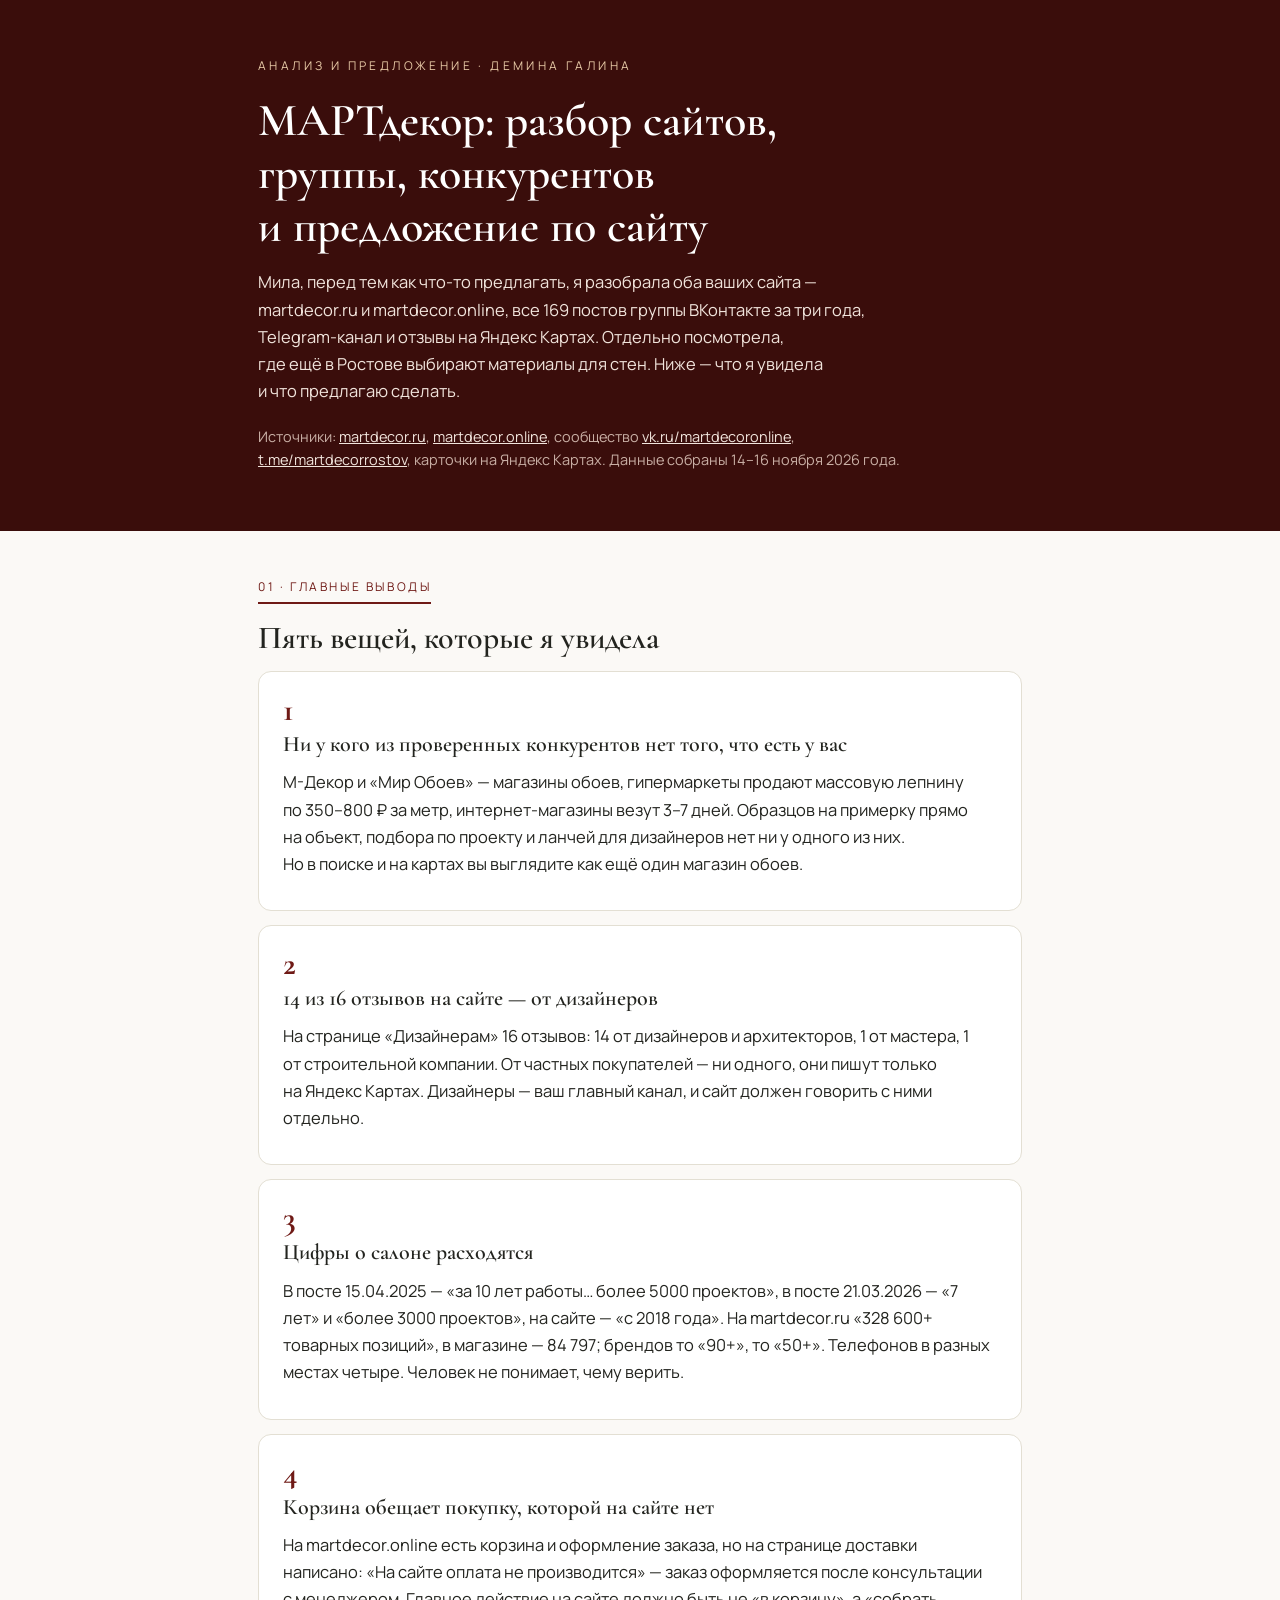
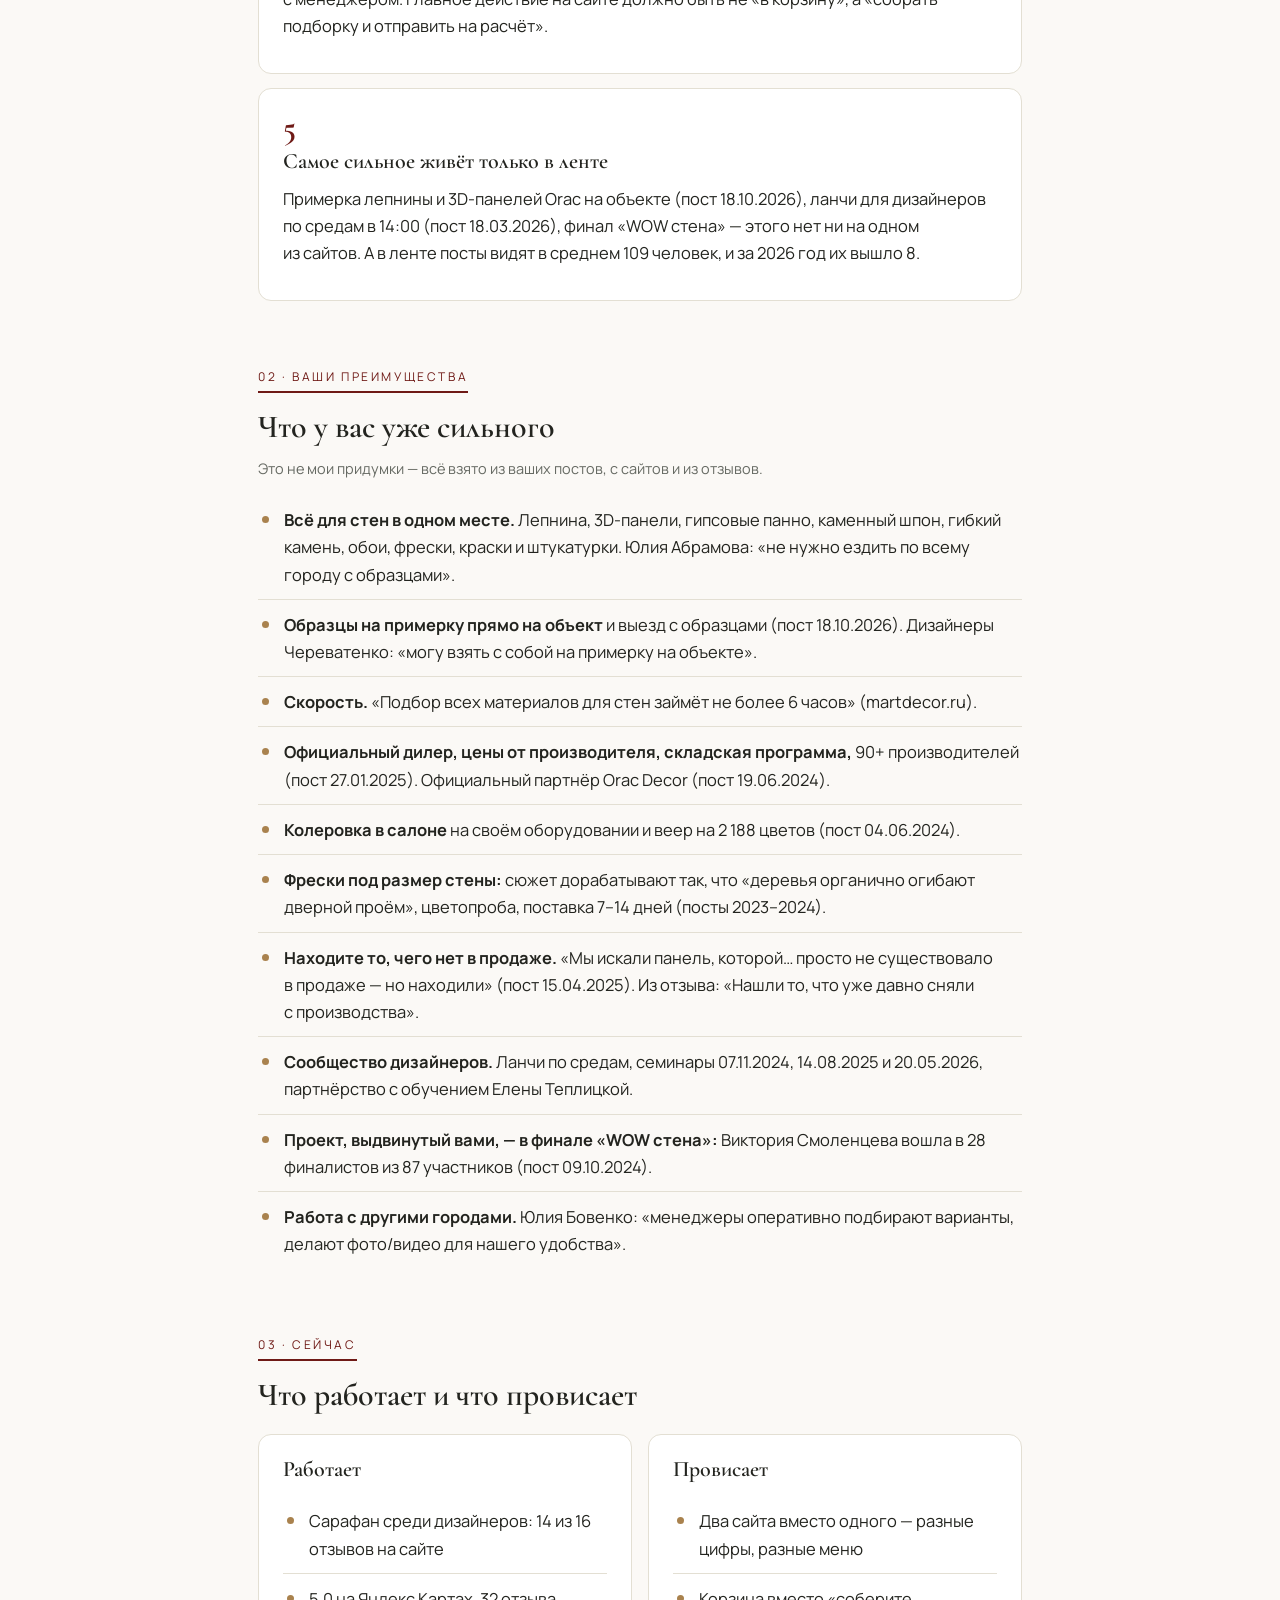
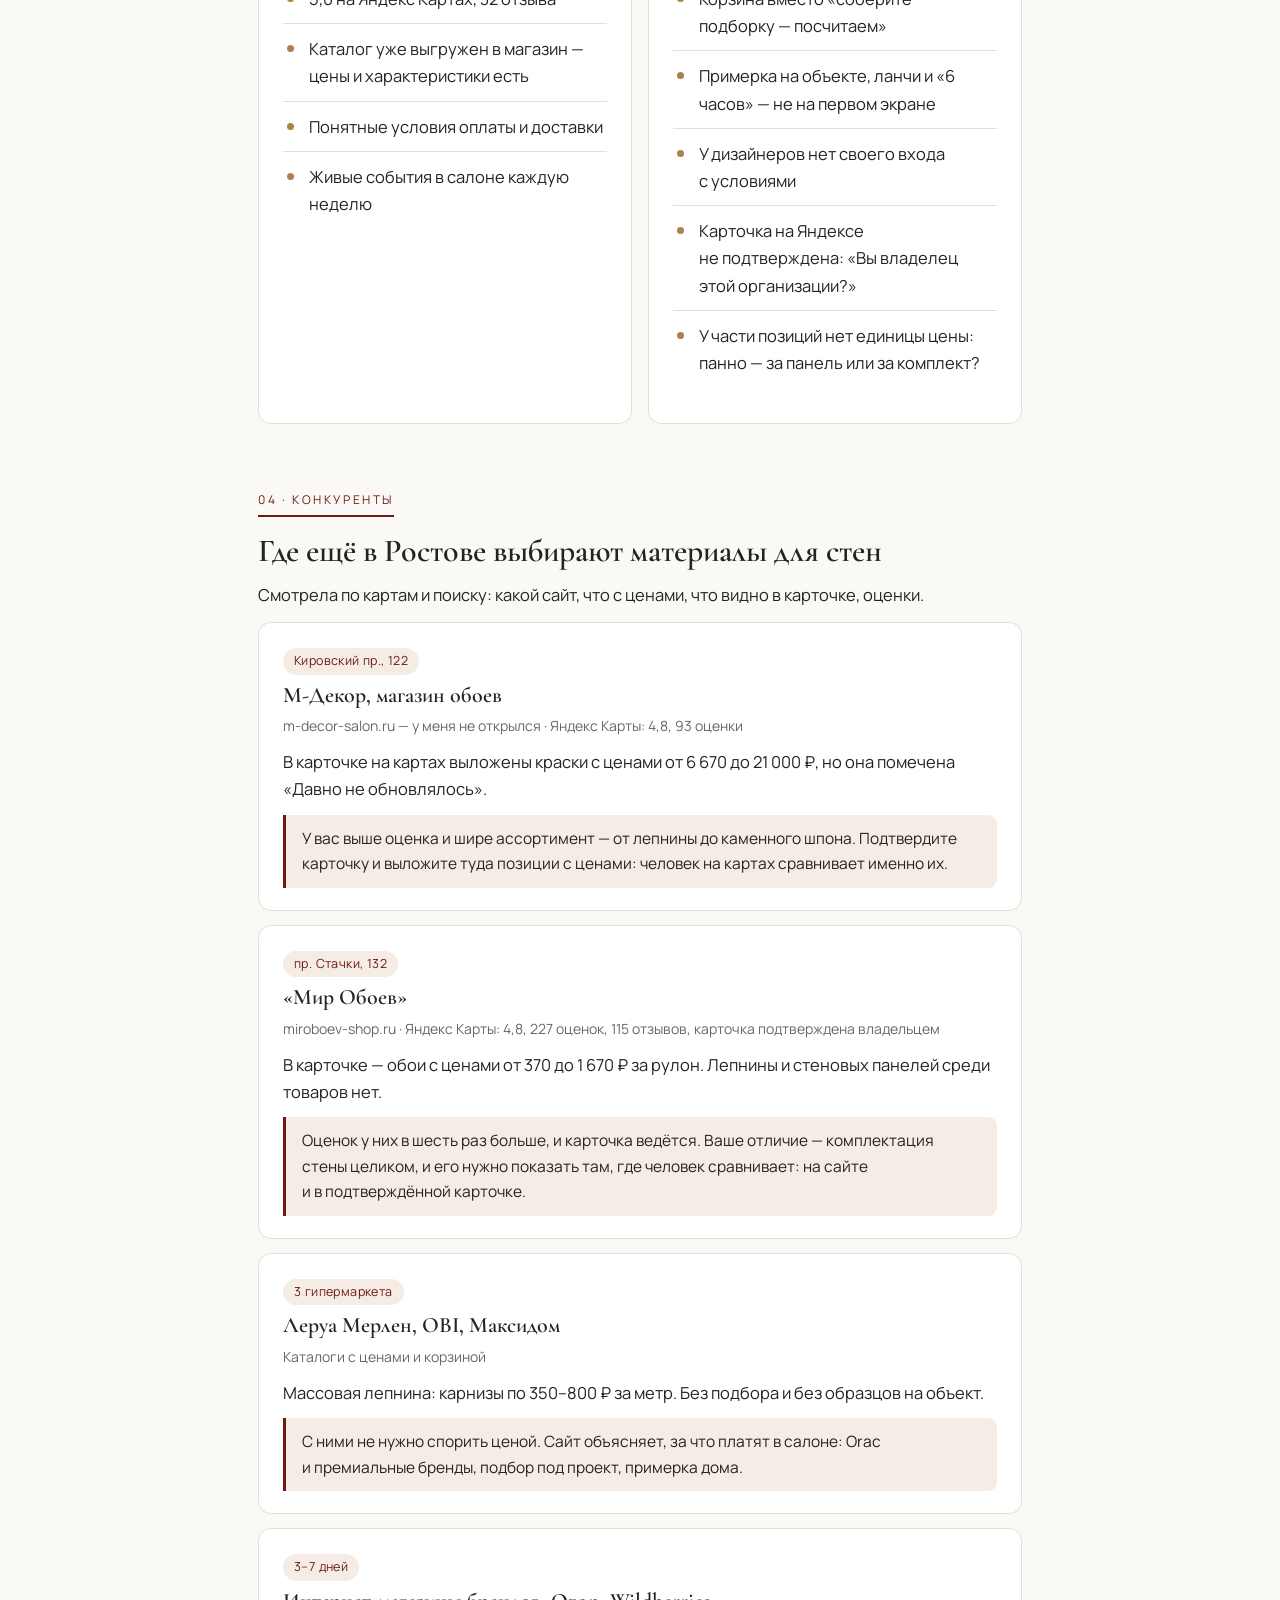
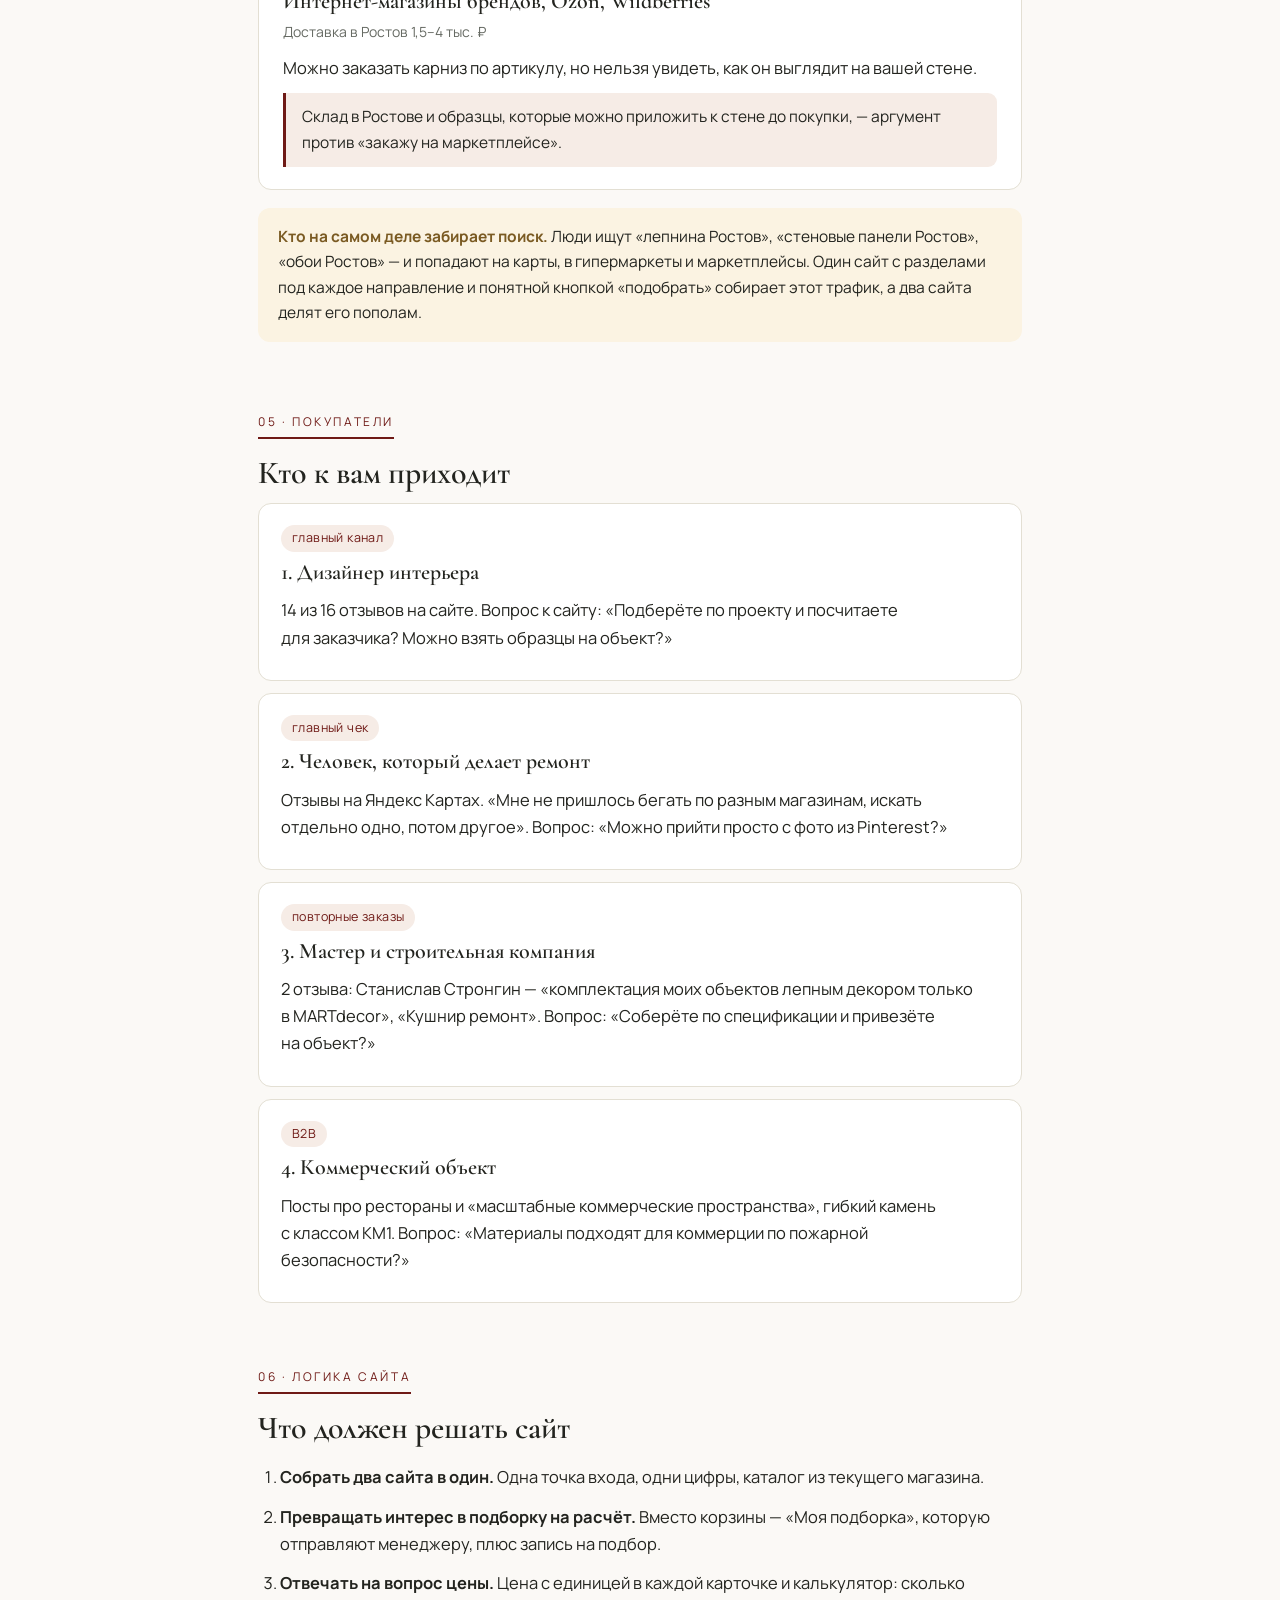
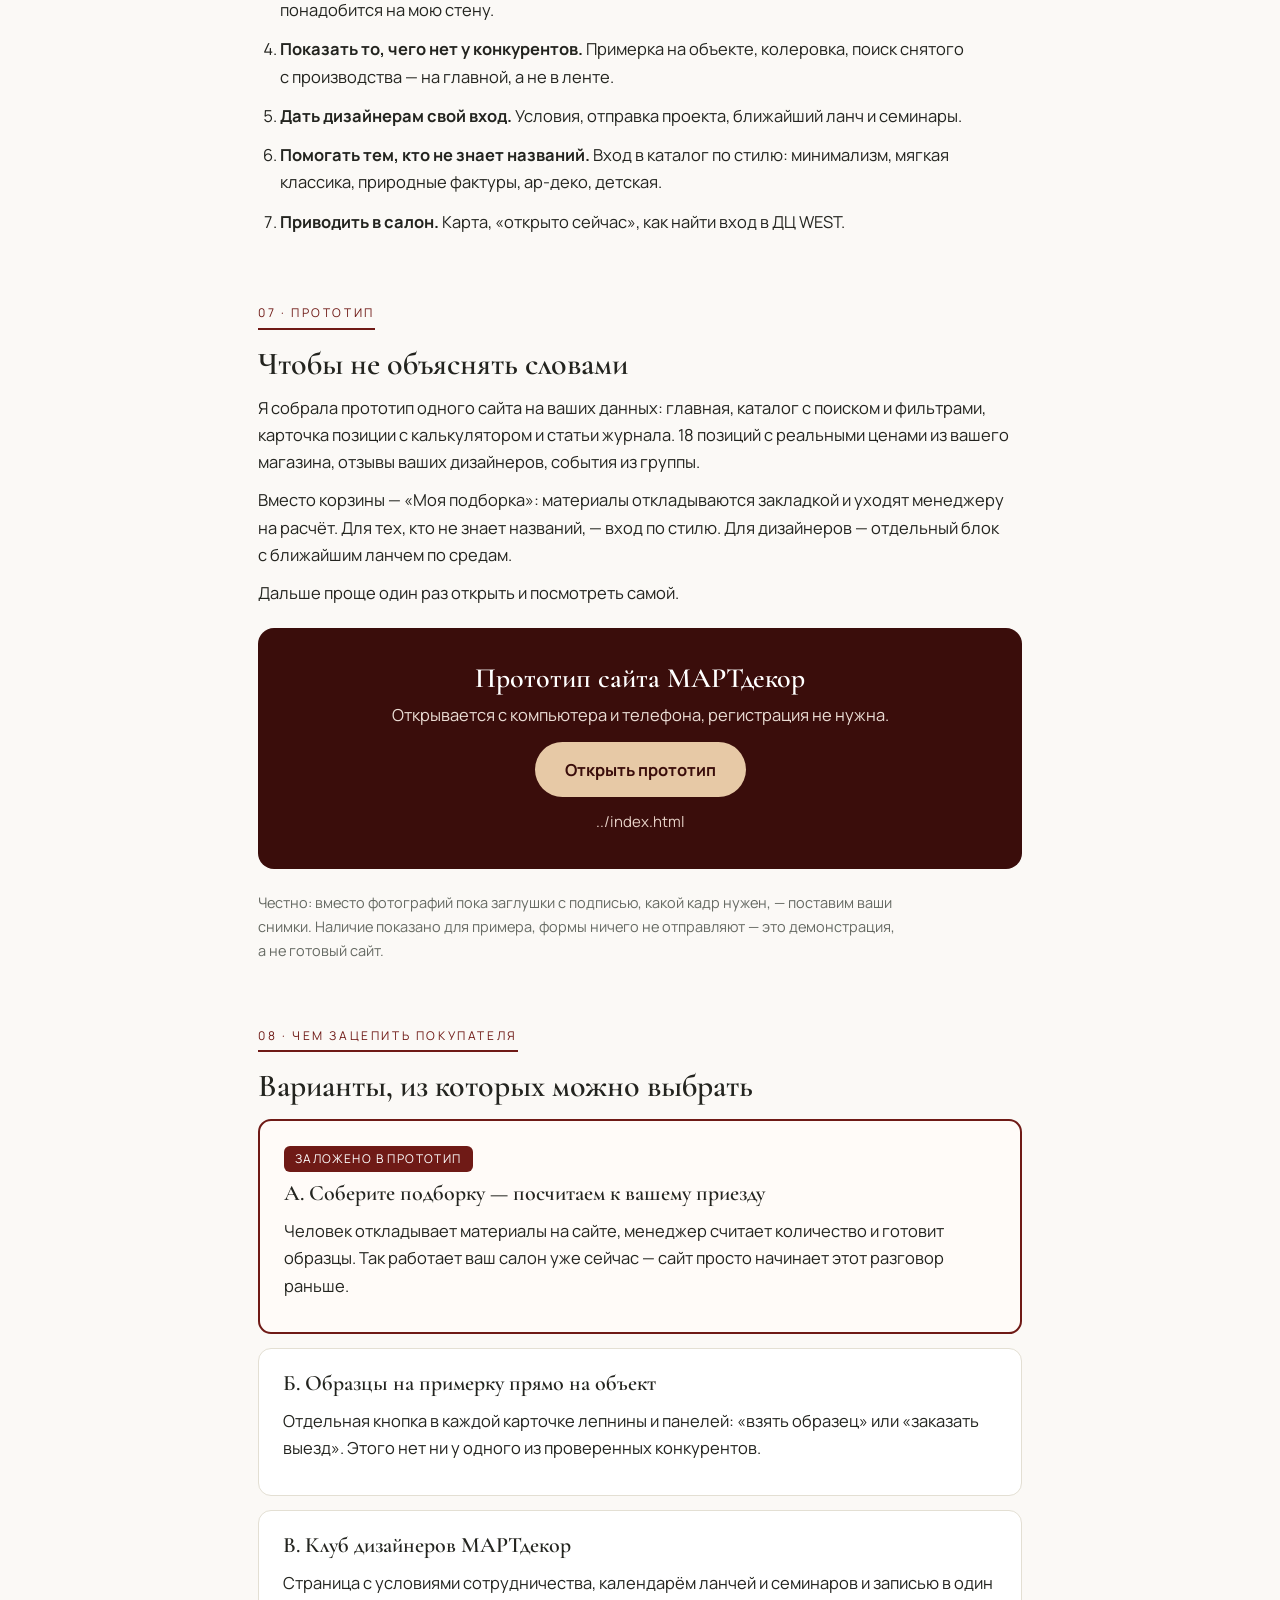
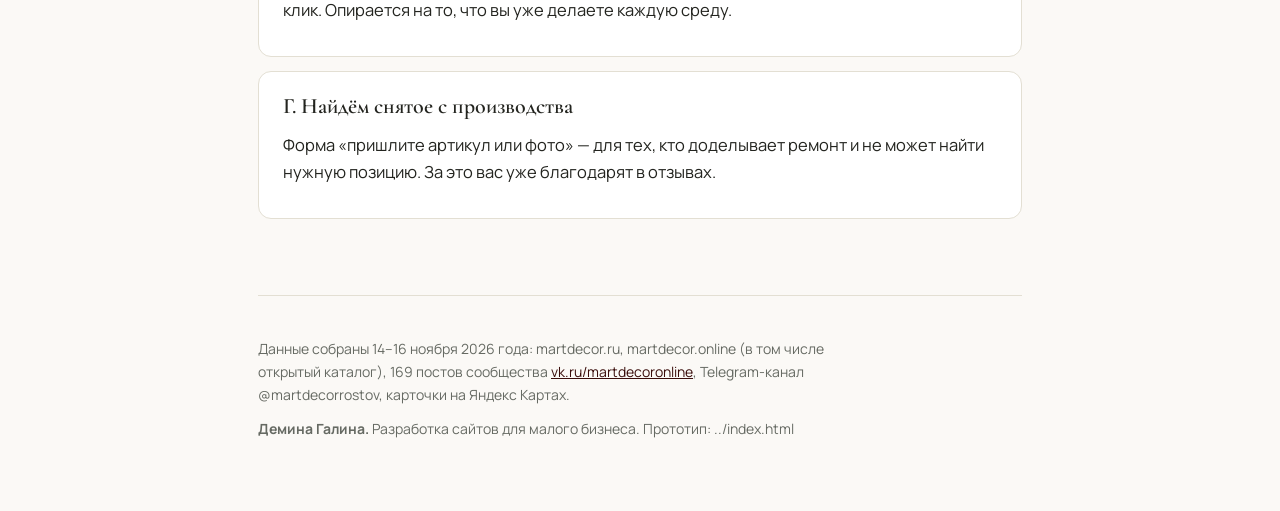
==== martdecor/kp/index.html @ b70b14a8 "Прототип: martdecor" ====
<!doctype html>
<html lang="ru">
<head>
<meta charset="utf-8"><meta name="robots" content="noindex,nofollow">
<meta name="viewport" content="width=device-width, initial-scale=1">
<meta name="robots" content="noindex, nofollow">
<title>МАРТдекор&nbsp;— анализ и&nbsp;предложение по&nbsp;сайту</title>
<link rel="preconnect" href="https://fonts.googleapis.com">
<link rel="preconnect" href="https://fonts.gstatic.com" crossorigin>
<link href="https://fonts.googleapis.com/css2?family=Cormorant+Garamond:wght@500;600;700&family=Manrope:wght@400;500;600;700&display=swap" rel="stylesheet">
<style>
/* Роли цветов постоянные, значения — под клиента: акцент из логотипа или обложки группы */
:root{
  --sage:#6F1A16; --sage-dark:#3A0D0B; --sage-ink:#6F1A16; --gold:#A9824E; --mint:#E7C9A6;
  --bg:#FBF9F6; --paper:#fff; --ink:#23241F; --muted:#666A63; --line:#E3DFD3; --tint:#F6ECE6; --warn:#FBF3E2;
}
*{box-sizing:border-box}
body{margin:0;background:var(--bg);color:var(--ink);font:16.5px/1.65 Manrope,system-ui,sans-serif}
.wrap{max-width:820px;margin:0 auto;padding:0 28px}
h1,h2,h3{font-family:'Cormorant Garamond',Georgia,serif;font-weight:600;line-height:1.15;margin:0}
h1{font-size:46px;margin-bottom:16px}
h2{font-size:32px;margin:0 0 6px}
h3{font-size:22px;margin:0 0 6px}
p{margin:11px 0}
.sub{color:var(--muted);font-size:14.5px}
p.sub{max-width:72ch}
header{background:var(--sage-dark);color:#fff;padding:56px 0 48px}
header .eyebrow{letter-spacing:3.4px;text-transform:uppercase;font-size:12px;color:var(--mint);margin-bottom:18px}
header h1{color:#fff;max-width:24ch}
header p{color:#F1E4DC;max-width:64ch}
header .sub{color:#C9AFA5;margin-top:20px}
header a{color:#F1E4DC}
section{padding:46px 0 6px}
.sec-num{display:block;width:max-content;font-size:12px;letter-spacing:2.6px;text-transform:uppercase;color:var(--sage);border-bottom:2px solid var(--sage);padding-bottom:5px;margin-bottom:16px}
.card{background:var(--paper);border:1px solid var(--line);border-radius:13px;padding:22px 24px;margin:14px 0}
.card .n{font-family:'Cormorant Garamond',serif;font-size:32px;font-weight:700;color:var(--sage);line-height:1;margin-bottom:6px}
.grid.two{display:grid;grid-template-columns:1fr 1fr;gap:16px}
@media(max-width:760px){.grid.two{grid-template-columns:1fr} h1{font-size:36px}}
.adv{list-style:none;padding:0;margin:14px 0}
.adv li{padding:11px 0 11px 26px;border-bottom:1px solid var(--line);position:relative}
.adv li:before{content:"";position:absolute;left:4px;top:21px;width:7px;height:7px;border-radius:50%;background:var(--gold)}
.adv li:last-child{border:0}
.why{background:var(--tint);border-left:3px solid var(--sage);border-radius:0 9px 9px 0;padding:11px 16px;margin-top:12px;font-size:15.5px}
.seg{background:var(--paper);border:1px solid var(--line);border-radius:13px;padding:18px 22px;margin:12px 0}
.tag{display:inline-block;background:var(--tint);color:var(--sage-ink);font-size:12.5px;letter-spacing:.4px;padding:3px 11px;border-radius:999px;margin-bottom:8px}
.src{color:var(--muted);font-size:14px;margin-top:2px}
.note{background:var(--warn);border-radius:12px;padding:16px 20px;margin:18px 0;font-size:15.5px}
.note strong{color:#7A5A22}
ol.tasks{padding-left:22px}
ol.tasks li{margin:12px 0}
.cta{background:var(--sage-dark);color:#fff;border-radius:16px;padding:34px;text-align:center;margin:22px 0}
.cta h3{color:#fff;font-size:28px}
.cta a.btn{display:inline-block;background:var(--mint);color:var(--sage-dark);padding:14px 30px;border-radius:999px;text-decoration:none;font-weight:700;margin-top:14px}
.cta .url{display:block;margin-top:13px;color:#E7D2C8;font-size:15px;word-break:break-all}
.cta p{color:#EBDDD5;max-width:56ch;margin:0 auto}
.offer{background:var(--paper);border:1px solid var(--line);border-radius:13px;padding:22px 24px;margin:14px 0}
.offer-main{border:2px solid var(--sage);background:#FFFBF8}
.badge{display:inline-block;background:var(--sage);color:#fff;font-size:12px;letter-spacing:1.4px;text-transform:uppercase;padding:3px 11px;border-radius:6px;margin-bottom:9px}
blockquote{margin:14px 0;padding:14px 20px;background:var(--paper);border-left:3px solid var(--gold);border-radius:0 9px 9px 0;font-style:italic;color:#353B36}
footer{margin-top:56px;padding:30px 0 60px;border-top:1px solid var(--line);color:var(--muted);font-size:14px}
footer p{max-width:70ch}
footer a{color:var(--sage-dark)}
@media print{
  body{background:#fff;font-size:11.5pt}
  .wrap{max-width:100%;padding:0 14mm}
  header{padding:16mm 0 11mm;-webkit-print-color-adjust:exact;print-color-adjust:exact}
  section{padding:7mm 0 0}
  h2{margin-top:2mm}
  .adv li{padding:7px 0 7px 24px}
  p{margin:8px 0}
  .card,.seg,.offer,.cta,.note,.why,blockquote{page-break-inside:avoid;break-inside:avoid;-webkit-print-color-adjust:exact;print-color-adjust:exact}
  h2,h3,.sec-num{page-break-after:avoid;break-after:avoid}
  .card,.seg,.offer{padding:16px 20px;margin:10px 0}
  .why{margin-top:9px;padding:9px 14px}
  .cta{padding:24px;margin:16px 0}
  footer{margin-top:28px;padding:18px 0 20px}
  h1{font-size:28pt}h2{font-size:20pt}h3{font-size:14pt}
  a{color:inherit;text-decoration:none}
  @page{margin:0}
}
</style>
</head>
<body>

<header>
  <div class="wrap">
    <div class="eyebrow">Анализ и&nbsp;предложение · Демина Галина</div>
    <h1>МАРТдекор: разбор сайтов, группы, конкурентов и&nbsp;предложение по&nbsp;сайту</h1>
    <p>Мила, перед&nbsp;тем&nbsp;как&nbsp;что-то предлагать, я&nbsp;разобрала оба ваших сайта&nbsp;— martdecor.ru и&nbsp;martdecor.online, все&nbsp;169 постов группы ВКонтакте за&nbsp;три года, Telegram-канал и&nbsp;отзывы на&nbsp;Яндекс Картах. Отдельно посмотрела, где&nbsp;ещё&nbsp;в&nbsp;Ростове выбирают материалы для&nbsp;стен. Ниже&nbsp;— что&nbsp;я&nbsp;увидела и&nbsp;что&nbsp;предлагаю сделать.</p>
    <p class="sub">Источники: <a href="https://martdecor.ru">martdecor.ru</a>, <a href="https://martdecor.online">martdecor.online</a>, сообщество <a href="https://vk.ru/martdecoronline">vk.ru/martdecoronline</a>, <a href="https://t.me/martdecorrostov">t.me/martdecorrostov</a>, карточки на&nbsp;Яндекс Картах. Данные собраны 14–16 ноября 2026 года.</p>
  </div>
</header>

<div class="wrap">

<section>
  <span class="sec-num">01 · Главные выводы</span>
  <h2>Пять вещей, которые я&nbsp;увидела</h2>
  <div class="card">
    <div class="n">1</div>
    <h3>Ни&nbsp;у&nbsp;кого из&nbsp;проверенных конкурентов нет&nbsp;того, что&nbsp;есть у&nbsp;вас</h3>
    <p>М-Декор и&nbsp;«Мир Обоев»&nbsp;— магазины обоев, гипермаркеты продают массовую лепнину по&nbsp;350–800&nbsp;₽ за&nbsp;метр, интернет-магазины везут 3–7 дней. Образцов на&nbsp;примерку прямо на&nbsp;объект, подбора по&nbsp;проекту и&nbsp;ланчей для&nbsp;дизайнеров нет&nbsp;ни&nbsp;у&nbsp;одного из&nbsp;них. Но&nbsp;в&nbsp;поиске и&nbsp;на&nbsp;картах вы&nbsp;выглядите как&nbsp;ещё&nbsp;один магазин обоев.</p>
  </div>
  <div class="card">
    <div class="n">2</div>
    <h3>14 из&nbsp;16 отзывов на&nbsp;сайте&nbsp;— от&nbsp;дизайнеров</h3>
    <p>На&nbsp;странице «Дизайнерам» 16 отзывов: 14 от&nbsp;дизайнеров и&nbsp;архитекторов, 1 от&nbsp;мастера, 1 от&nbsp;строительной компании. От&nbsp;частных покупателей&nbsp;— ни&nbsp;одного, они&nbsp;пишут только на&nbsp;Яндекс Картах. Дизайнеры&nbsp;— ваш&nbsp;главный канал, и&nbsp;сайт должен говорить с&nbsp;ними отдельно.</p>
  </div>
  <div class="card">
    <div class="n">3</div>
    <h3>Цифры о&nbsp;салоне расходятся</h3>
    <p>В&nbsp;посте 15.04.2025&nbsp;— «за&nbsp;10 лет работы… более 5000 проектов», в&nbsp;посте 21.03.2026&nbsp;— «7 лет» и&nbsp;«более 3000 проектов», на&nbsp;сайте&nbsp;— «с&nbsp;2018 года». На&nbsp;martdecor.ru «328&nbsp;600+ товарных позиций», в&nbsp;магазине&nbsp;— 84&nbsp;797; брендов то&nbsp;«90+», то&nbsp;«50+». Телефонов в&nbsp;разных местах четыре. Человек не&nbsp;понимает, чему верить.</p>
  </div>
  <div class="card">
    <div class="n">4</div>
    <h3>Корзина обещает покупку, которой на&nbsp;сайте нет</h3>
    <p>На&nbsp;martdecor.online есть корзина и&nbsp;оформление заказа, но&nbsp;на&nbsp;странице доставки написано: «На&nbsp;сайте оплата не&nbsp;производится»&nbsp;— заказ оформляется после&nbsp;консультации с&nbsp;менеджером. Главное действие на&nbsp;сайте должно быть не&nbsp;«в&nbsp;корзину», а&nbsp;«собрать подборку и&nbsp;отправить на&nbsp;расчёт».</p>
  </div>
  <div class="card">
    <div class="n">5</div>
    <h3>Самое сильное живёт только в&nbsp;ленте</h3>
    <p>Примерка лепнины и&nbsp;3D-панелей Orac на&nbsp;объекте (пост 18.10.2026), ланчи для&nbsp;дизайнеров по&nbsp;средам в&nbsp;14:00 (пост 18.03.2026), финал «WOW стена»&nbsp;— этого нет&nbsp;ни&nbsp;на&nbsp;одном из&nbsp;сайтов. А&nbsp;в&nbsp;ленте посты видят в&nbsp;среднем 109 человек, и&nbsp;за&nbsp;2026 год их&nbsp;вышло 8.</p>
  </div>
</section>

<section>
  <span class="sec-num">02 · Ваши преимущества</span>
  <h2>Что&nbsp;у&nbsp;вас уже&nbsp;сильного</h2>
  <p class="sub">Это&nbsp;не&nbsp;мои придумки&nbsp;— всё взято из&nbsp;ваших постов, с&nbsp;сайтов и&nbsp;из&nbsp;отзывов.</p>
  <ul class="adv">
    <li><b>Всё для&nbsp;стен в&nbsp;одном месте.</b> Лепнина, 3D-панели, гипсовые панно, каменный шпон, гибкий камень, обои, фрески, краски и&nbsp;штукатурки. Юлия Абрамова: «не&nbsp;нужно ездить по&nbsp;всему городу с&nbsp;образцами».</li>
    <li><b>Образцы на&nbsp;примерку прямо на&nbsp;объект</b> и&nbsp;выезд с&nbsp;образцами (пост 18.10.2026). Дизайнеры Череватенко: «могу взять с&nbsp;собой на&nbsp;примерку на&nbsp;объекте».</li>
    <li><b>Скорость.</b> «Подбор всех материалов для&nbsp;стен займёт не&nbsp;более 6 часов» (martdecor.ru).</li>
    <li><b>Официальный дилер, цены от&nbsp;производителя, складская программа,</b> 90+ производителей (пост 27.01.2025). Официальный партнёр Orac Decor (пост 19.06.2024).</li>
    <li><b>Колеровка в&nbsp;салоне</b> на&nbsp;своём оборудовании и&nbsp;веер на&nbsp;2&nbsp;188 цветов (пост 04.06.2024).</li>
    <li><b>Фрески под&nbsp;размер стены:</b> сюжет дорабатывают так,&nbsp;что&nbsp;«деревья органично огибают дверной проём», цветопроба, поставка 7–14 дней (посты 2023–2024).</li>
    <li><b>Находите то,&nbsp;чего нет&nbsp;в&nbsp;продаже.</b> «Мы&nbsp;искали панель, которой… просто не&nbsp;существовало в&nbsp;продаже&nbsp;— но&nbsp;находили» (пост 15.04.2025). Из&nbsp;отзыва: «Нашли то,&nbsp;что&nbsp;уже&nbsp;давно сняли с&nbsp;производства».</li>
    <li><b>Сообщество дизайнеров.</b> Ланчи по&nbsp;средам, семинары 07.11.2024, 14.08.2025 и&nbsp;20.05.2026, партнёрство с&nbsp;обучением Елены Теплицкой.</li>
    <li><b>Проект, выдвинутый вами,&nbsp;— в&nbsp;финале «WOW стена»:</b> Виктория Смоленцева вошла в&nbsp;28 финалистов из&nbsp;87 участников (пост 09.10.2024).</li>
    <li><b>Работа с&nbsp;другими городами.</b> Юлия Бовенко: «менеджеры оперативно подбирают варианты, делают фото/видео для&nbsp;нашего удобства».</li>
  </ul>
</section>

<section>
  <span class="sec-num">03 · Сейчас</span>
  <h2>Что&nbsp;работает и&nbsp;что&nbsp;провисает</h2>
  <div class="grid two">
    <div class="card">
      <h3>Работает</h3>
      <ul class="adv">
        <li>Сарафан среди дизайнеров: 14 из&nbsp;16 отзывов на&nbsp;сайте</li>
        <li>5,0 на&nbsp;Яндекс Картах, 32 отзыва</li>
        <li>Каталог уже&nbsp;выгружен в&nbsp;магазин&nbsp;— цены и&nbsp;характеристики есть</li>
        <li>Понятные условия оплаты и&nbsp;доставки</li>
        <li>Живые события в&nbsp;салоне каждую неделю</li>
      </ul>
    </div>
    <div class="card">
      <h3>Провисает</h3>
      <ul class="adv">
        <li>Два сайта вместо одного&nbsp;— разные цифры, разные меню</li>
        <li>Корзина вместо «соберите подборку&nbsp;— посчитаем»</li>
        <li>Примерка на&nbsp;объекте, ланчи и&nbsp;«6 часов»&nbsp;— не&nbsp;на&nbsp;первом экране</li>
        <li>У&nbsp;дизайнеров нет&nbsp;своего входа с&nbsp;условиями</li>
        <li>Карточка на&nbsp;Яндексе не&nbsp;подтверждена: «Вы&nbsp;владелец этой&nbsp;организации?»</li>
        <li>У&nbsp;части позиций нет&nbsp;единицы цены: панно&nbsp;— за&nbsp;панель или&nbsp;за&nbsp;комплект?</li>
      </ul>
    </div>
  </div>
</section>

<section>
  <span class="sec-num">04 · Конкуренты</span>
  <h2>Где&nbsp;ещё&nbsp;в&nbsp;Ростове выбирают материалы для&nbsp;стен</h2>
  <p>Смотрела по&nbsp;картам и&nbsp;поиску: какой сайт, что&nbsp;с&nbsp;ценами, что&nbsp;видно в&nbsp;карточке, оценки.</p>
  <div class="card">
    <span class="tag">Кировский пр., 122</span>
    <h3>М-Декор, магазин обоев</h3>
    <p class="src">m-decor-salon.ru&nbsp;— у&nbsp;меня не&nbsp;открылся · Яндекс Карты: 4,8, 93 оценки</p>
    <p>В&nbsp;карточке на&nbsp;картах выложены краски с&nbsp;ценами от&nbsp;6&nbsp;670 до&nbsp;21&nbsp;000&nbsp;₽, но&nbsp;она&nbsp;помечена «Давно не&nbsp;обновлялось».</p>
    <div class="why">У&nbsp;вас выше оценка и&nbsp;шире ассортимент&nbsp;— от&nbsp;лепнины до&nbsp;каменного шпона. Подтвердите карточку и&nbsp;выложите туда позиции с&nbsp;ценами: человек на&nbsp;картах сравнивает именно их.</div>
  </div>
  <div class="card">
    <span class="tag">пр. Стачки, 132</span>
    <h3>«Мир Обоев»</h3>
    <p class="src">miroboev-shop.ru · Яндекс Карты: 4,8, 227 оценок, 115 отзывов, карточка подтверждена владельцем</p>
    <p>В&nbsp;карточке&nbsp;— обои с&nbsp;ценами от&nbsp;370 до&nbsp;1&nbsp;670&nbsp;₽ за&nbsp;рулон. Лепнины и&nbsp;стеновых панелей среди товаров нет.</p>
    <div class="why">Оценок у&nbsp;них в&nbsp;шесть раз больше, и&nbsp;карточка ведётся. Ваше отличие&nbsp;— комплектация стены целиком, и&nbsp;его&nbsp;нужно показать там,&nbsp;где&nbsp;человек сравнивает: на&nbsp;сайте и&nbsp;в&nbsp;подтверждённой карточке.</div>
  </div>
  <div class="card">
    <span class="tag">3 гипермаркета</span>
    <h3>Леруа Мерлен, OBI, Максидом</h3>
    <p class="src">Каталоги с&nbsp;ценами и&nbsp;корзиной</p>
    <p>Массовая лепнина: карнизы по&nbsp;350–800&nbsp;₽ за&nbsp;метр. Без&nbsp;подбора и&nbsp;без&nbsp;образцов на&nbsp;объект.</p>
    <div class="why">С&nbsp;ними не&nbsp;нужно спорить ценой. Сайт объясняет, за&nbsp;что&nbsp;платят в&nbsp;салоне: Orac и&nbsp;премиальные бренды, подбор под&nbsp;проект, примерка дома.</div>
  </div>
  <div class="card">
    <span class="tag">3–7 дней</span>
    <h3>Интернет-магазины брендов, Ozon, Wildberries</h3>
    <p class="src">Доставка в&nbsp;Ростов 1,5–4 тыс. ₽</p>
    <p>Можно заказать карниз по&nbsp;артикулу, но&nbsp;нельзя увидеть, как&nbsp;он&nbsp;выглядит на&nbsp;вашей стене.</p>
    <div class="why">Склад в&nbsp;Ростове и&nbsp;образцы, которые можно приложить к&nbsp;стене до&nbsp;покупки,&nbsp;— аргумент против «закажу на&nbsp;маркетплейсе».</div>
  </div>
  <div class="note"><strong>Кто на&nbsp;самом деле забирает поиск.</strong> Люди ищут «лепнина Ростов», «стеновые панели Ростов», «обои Ростов»&nbsp;— и&nbsp;попадают на&nbsp;карты, в&nbsp;гипермаркеты и&nbsp;маркетплейсы. Один сайт с&nbsp;разделами под&nbsp;каждое направление и&nbsp;понятной кнопкой «подобрать» собирает этот&nbsp;трафик, а&nbsp;два сайта делят его&nbsp;пополам.</div>
</section>

<section>
  <span class="sec-num">05 · Покупатели</span>
  <h2>Кто к&nbsp;вам приходит</h2>
  <div class="seg"><span class="tag">главный канал</span>
    <h3>1. Дизайнер интерьера</h3>
    <p>14 из&nbsp;16 отзывов на&nbsp;сайте. Вопрос к&nbsp;сайту: «Подберёте по&nbsp;проекту и&nbsp;посчитаете для&nbsp;заказчика? Можно взять образцы на&nbsp;объект?»</p></div>
  <div class="seg"><span class="tag">главный чек</span>
    <h3>2. Человек, который делает ремонт</h3>
    <p>Отзывы на&nbsp;Яндекс Картах. «Мне не&nbsp;пришлось бегать по&nbsp;разным магазинам, искать отдельно одно, потом другое». Вопрос: «Можно прийти просто с&nbsp;фото из&nbsp;Pinterest?»</p></div>
  <div class="seg"><span class="tag">повторные заказы</span>
    <h3>3. Мастер и&nbsp;строительная компания</h3>
    <p>2 отзыва: Станислав Стронгин&nbsp;— «комплектация моих объектов лепным декором только в&nbsp;MARTdecor», «Кушнир ремонт». Вопрос: «Соберёте по&nbsp;спецификации и&nbsp;привезёте на&nbsp;объект?»</p></div>
  <div class="seg"><span class="tag">B2B</span>
    <h3>4. Коммерческий объект</h3>
    <p>Посты про&nbsp;рестораны и&nbsp;«масштабные коммерческие пространства», гибкий камень с&nbsp;классом КМ1. Вопрос: «Материалы подходят для&nbsp;коммерции по&nbsp;пожарной безопасности?»</p></div>
</section>

<section>
  <span class="sec-num">06 · Логика сайта</span>
  <h2>Что&nbsp;должен решать сайт</h2>
  <ol class="tasks">
    <li><b>Собрать два сайта в&nbsp;один.</b> Одна точка входа, одни цифры, каталог из&nbsp;текущего магазина.</li>
    <li><b>Превращать интерес в&nbsp;подборку на&nbsp;расчёт.</b> Вместо корзины&nbsp;— «Моя подборка», которую отправляют менеджеру, плюс запись на&nbsp;подбор.</li>
    <li><b>Отвечать на&nbsp;вопрос цены.</b> Цена с&nbsp;единицей в&nbsp;каждой карточке и&nbsp;калькулятор: сколько понадобится на&nbsp;мою стену.</li>
    <li><b>Показать то,&nbsp;чего нет&nbsp;у&nbsp;конкурентов.</b> Примерка на&nbsp;объекте, колеровка, поиск снятого с&nbsp;производства&nbsp;— на&nbsp;главной, а&nbsp;не&nbsp;в&nbsp;ленте.</li>
    <li><b>Дать дизайнерам свой вход.</b> Условия, отправка проекта, ближайший ланч и&nbsp;семинары.</li>
    <li><b>Помогать тем,&nbsp;кто не&nbsp;знает названий.</b> Вход в&nbsp;каталог по&nbsp;стилю: минимализм, мягкая классика, природные фактуры, ар-деко, детская.</li>
    <li><b>Приводить в&nbsp;салон.</b> Карта, «открыто сейчас», как&nbsp;найти вход в&nbsp;ДЦ WEST.</li>
  </ol>
</section>

<section>
  <span class="sec-num">07 · Прототип</span>
  <h2>Чтобы&nbsp;не&nbsp;объяснять словами</h2>
  <p>Я&nbsp;собрала прототип одного сайта на&nbsp;ваших данных: главная, каталог с&nbsp;поиском и&nbsp;фильтрами, карточка позиции с&nbsp;калькулятором и&nbsp;статьи журнала. 18 позиций с&nbsp;реальными ценами из&nbsp;вашего магазина, отзывы ваших дизайнеров, события из&nbsp;группы.</p>
  <p>Вместо корзины&nbsp;— «Моя подборка»: материалы откладываются закладкой и&nbsp;уходят менеджеру на&nbsp;расчёт. Для&nbsp;тех, кто не&nbsp;знает названий,&nbsp;— вход по&nbsp;стилю. Для&nbsp;дизайнеров&nbsp;— отдельный блок с&nbsp;ближайшим ланчем по&nbsp;средам.</p>
  <p>Дальше проще один раз открыть и&nbsp;посмотреть самой.</p>
  <div class="cta">
    <h3>Прототип сайта МАРТдекор</h3>
    <p>Открывается с&nbsp;компьютера и&nbsp;телефона, регистрация не&nbsp;нужна.</p>
    <a class="btn" href="../index.html">Открыть прототип</a>
    <span class="url">../index.html</span>
  </div>
  <p class="sub">Честно: вместо фотографий пока заглушки с&nbsp;подписью, какой кадр нужен,&nbsp;— поставим ваши снимки. Наличие показано для&nbsp;примера, формы ничего не&nbsp;отправляют&nbsp;— это&nbsp;демонстрация, а&nbsp;не&nbsp;готовый сайт.</p>
</section>

<section>
  <span class="sec-num">08 · Чем&nbsp;зацепить покупателя</span>
  <h2>Варианты, из&nbsp;которых можно выбрать</h2>
  <div class="offer offer-main">
    <span class="badge">заложено в&nbsp;прототип</span>
    <h3>А.&nbsp;Соберите подборку&nbsp;— посчитаем к&nbsp;вашему приезду</h3>
    <p>Человек откладывает материалы на&nbsp;сайте, менеджер считает количество и&nbsp;готовит образцы. Так&nbsp;работает ваш&nbsp;салон уже&nbsp;сейчас&nbsp;— сайт просто начинает этот&nbsp;разговор раньше.</p>
  </div>
  <div class="offer">
    <h3>Б. Образцы на&nbsp;примерку прямо на&nbsp;объект</h3>
    <p>Отдельная кнопка в&nbsp;каждой карточке лепнины и&nbsp;панелей: «взять образец» или&nbsp;«заказать выезд». Этого нет&nbsp;ни&nbsp;у&nbsp;одного из&nbsp;проверенных конкурентов.</p>
  </div>
  <div class="offer">
    <h3>В.&nbsp;Клуб дизайнеров МАРТдекор</h3>
    <p>Страница с&nbsp;условиями сотрудничества, календарём ланчей и&nbsp;семинаров и&nbsp;записью в&nbsp;один клик. Опирается на&nbsp;то,&nbsp;что&nbsp;вы&nbsp;уже&nbsp;делаете каждую среду.</p>
  </div>
  <div class="offer">
    <h3>Г. Найдём снятое с&nbsp;производства</h3>
    <p>Форма «пришлите артикул или&nbsp;фото»&nbsp;— для&nbsp;тех, кто доделывает ремонт и&nbsp;не&nbsp;может найти нужную позицию. За&nbsp;это&nbsp;вас уже&nbsp;благодарят в&nbsp;отзывах.</p>
  </div>
</section>

<footer>
  <div class="wrap" style="padding:0">
    <p>Данные собраны 14–16 ноября 2026 года: martdecor.ru, martdecor.online (в&nbsp;том числе открытый каталог), 169 постов сообщества <a href="https://vk.ru/martdecoronline">vk.ru/martdecoronline</a>, Telegram-канал @martdecorrostov, карточки на&nbsp;Яндекс Картах.</p>
    <p><b>Демина Галина.</b> Разработка сайтов для&nbsp;малого бизнеса. Прототип: ../index.html</p>
  </div>
</footer>

</div>
</body>
</html>
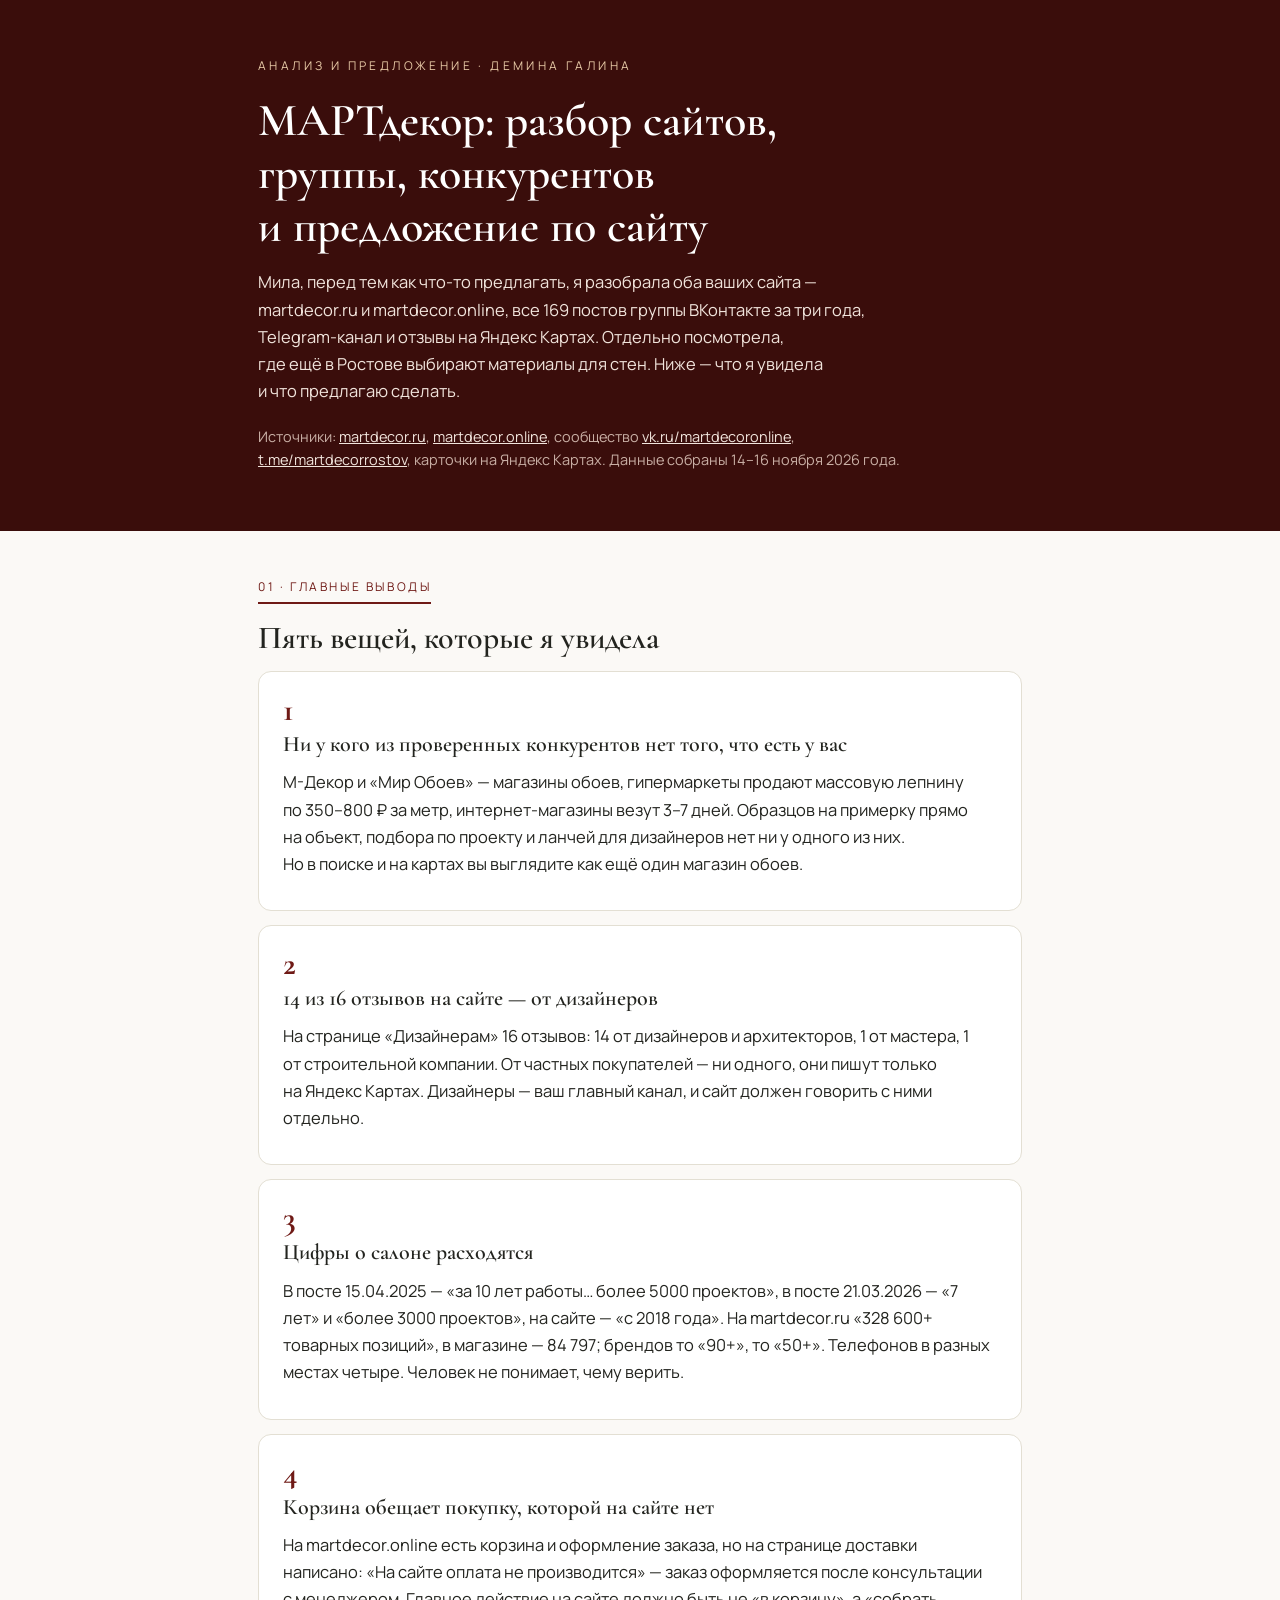
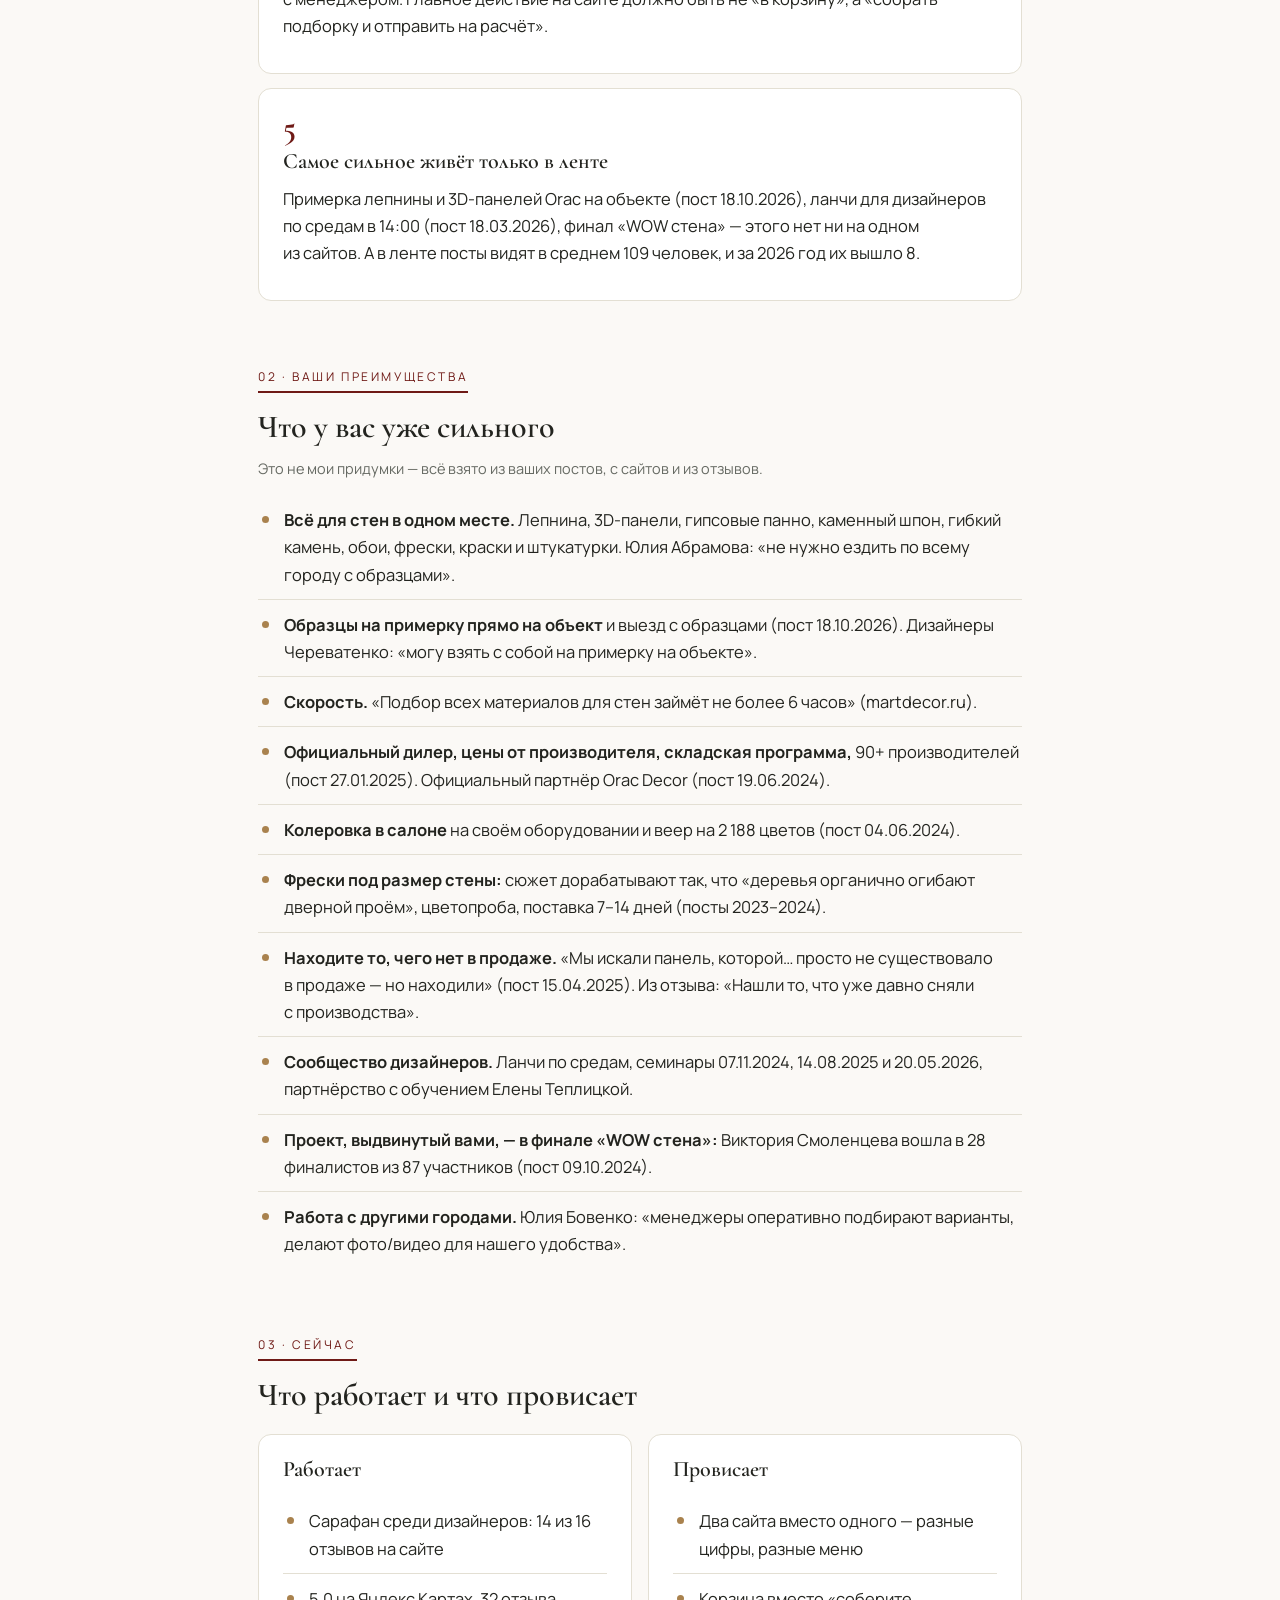
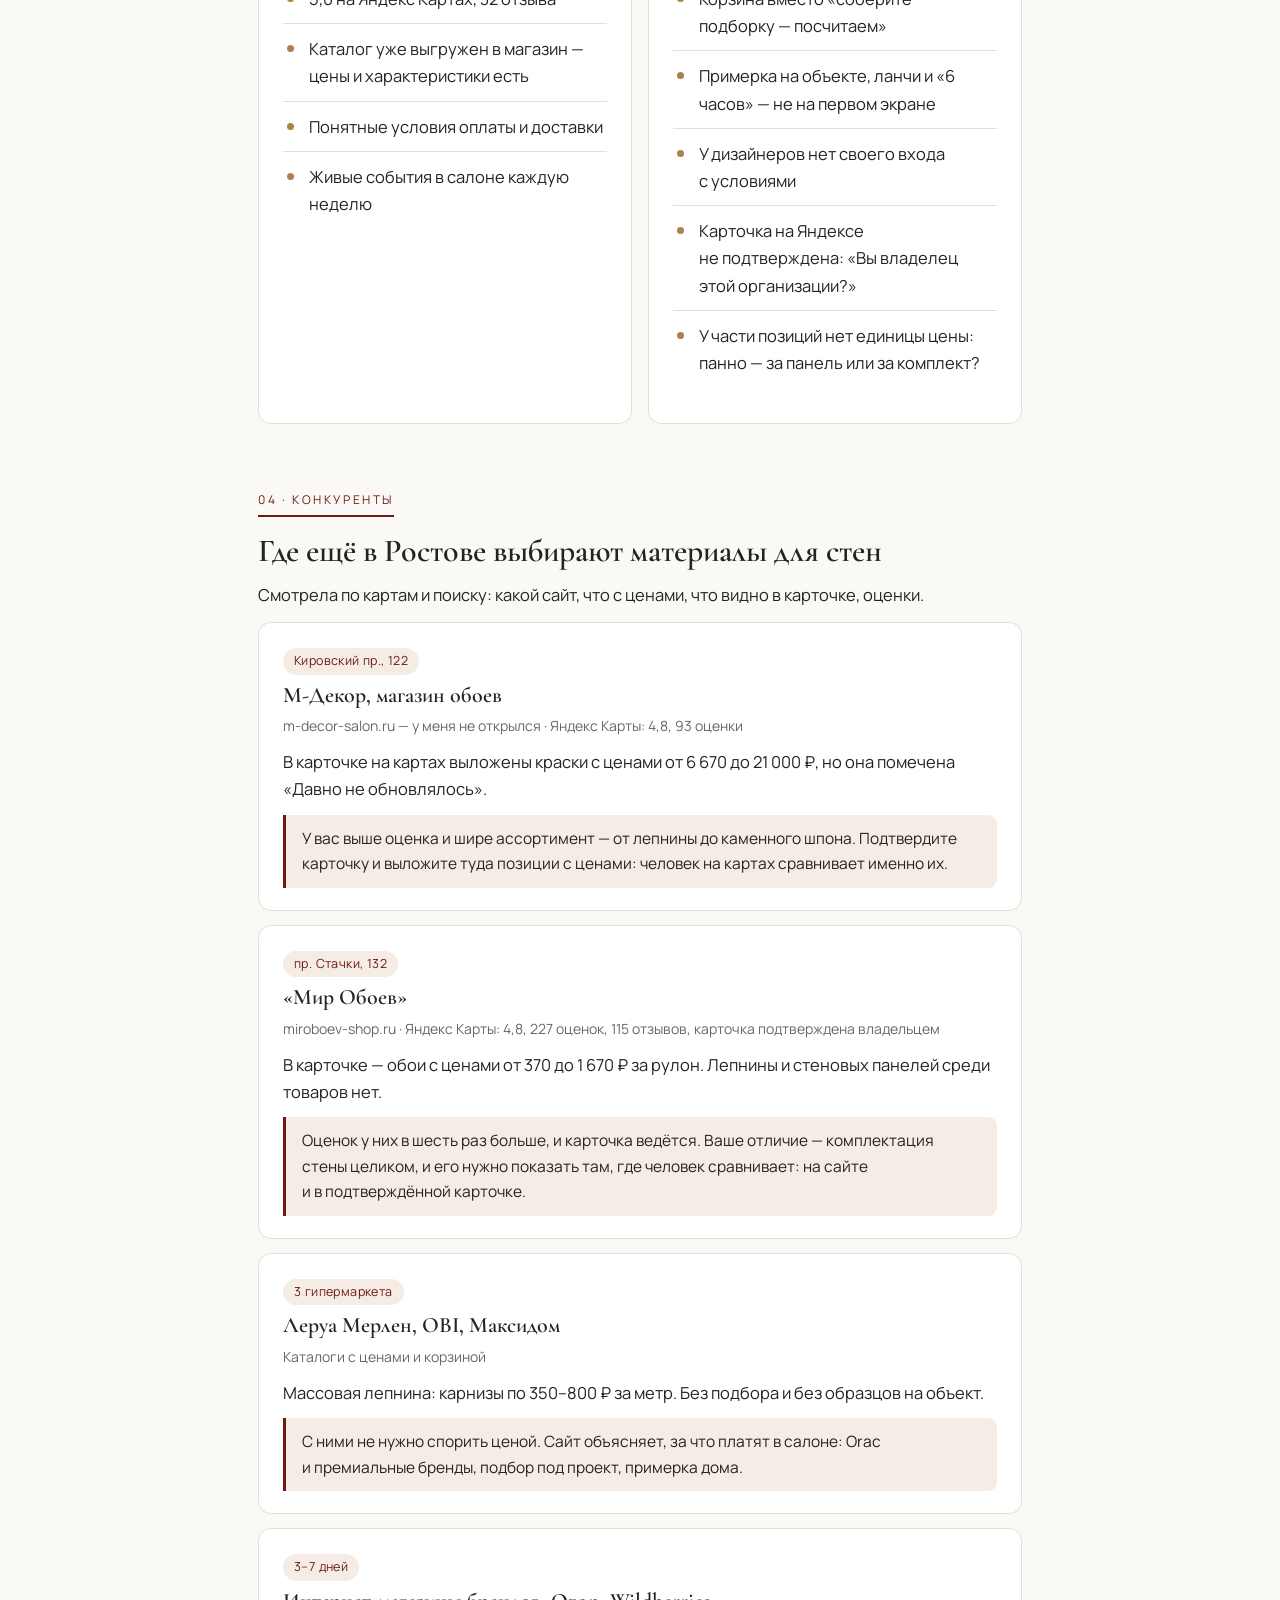
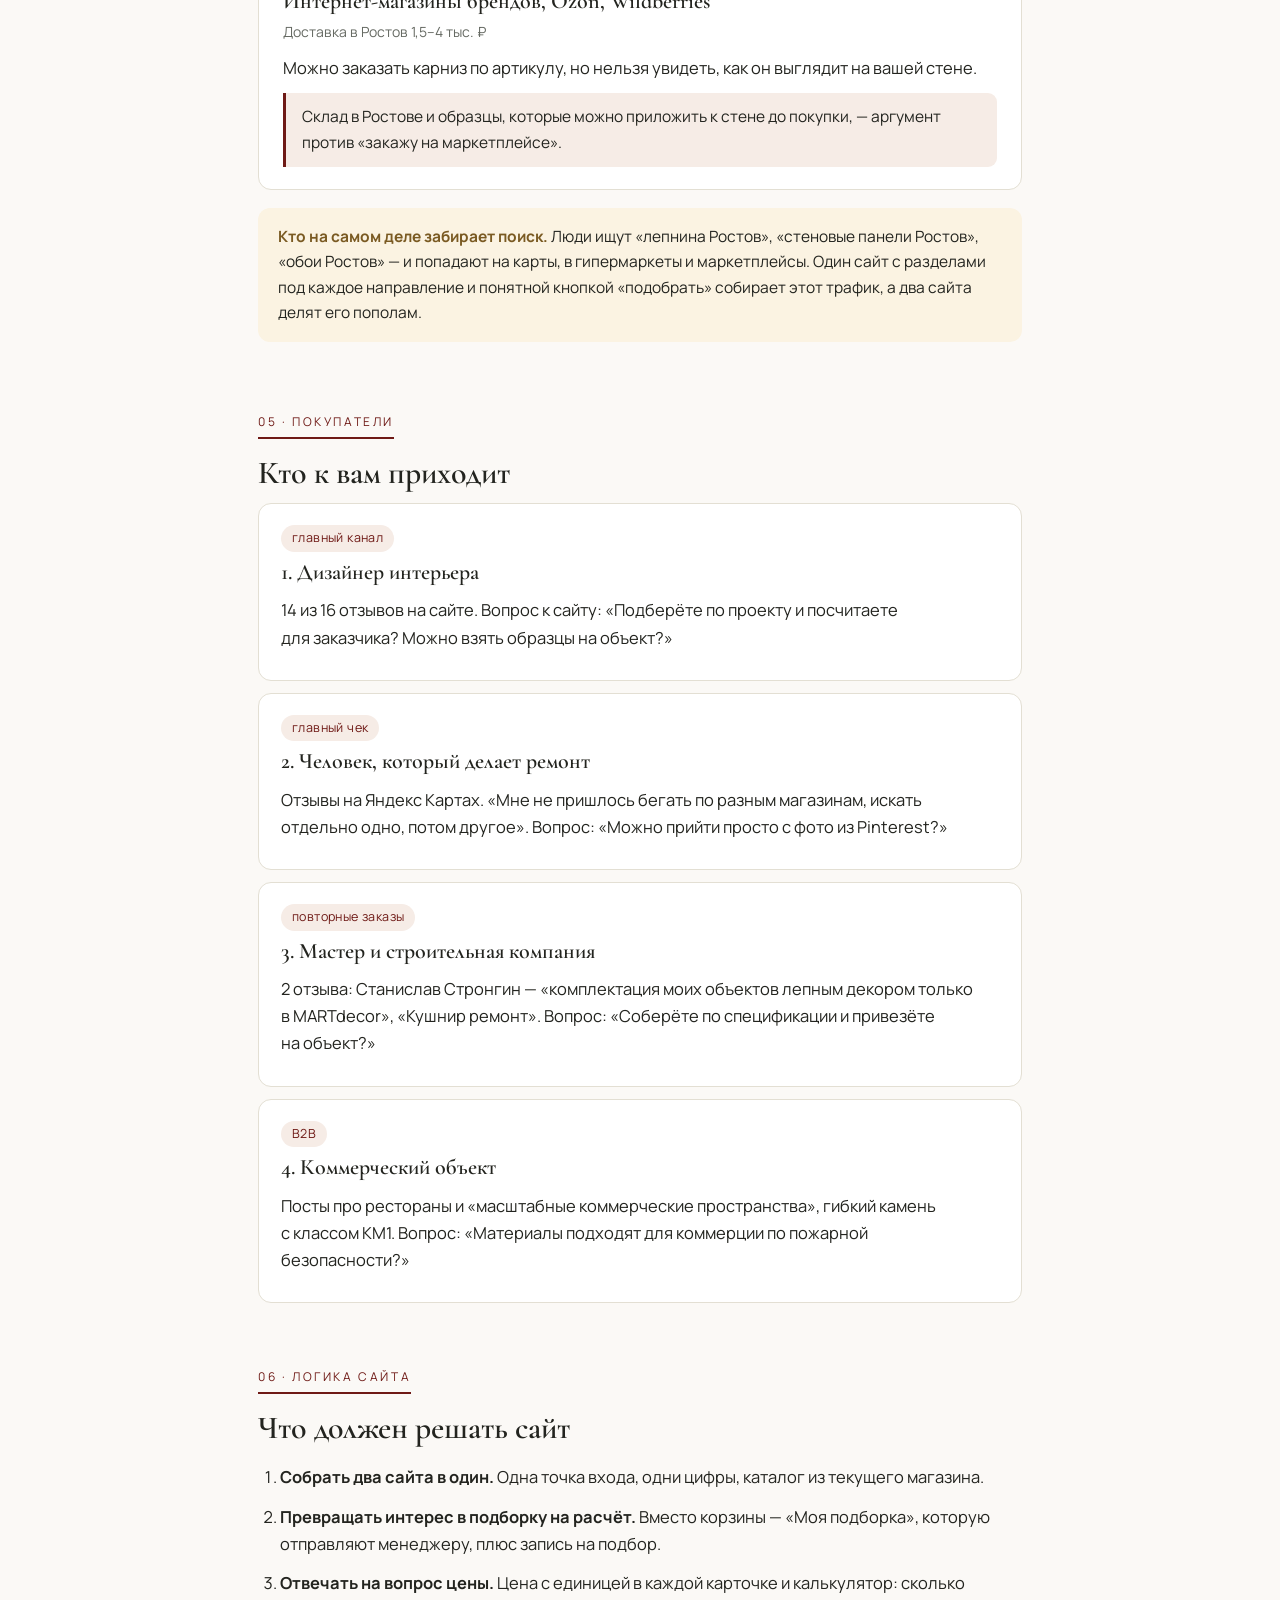
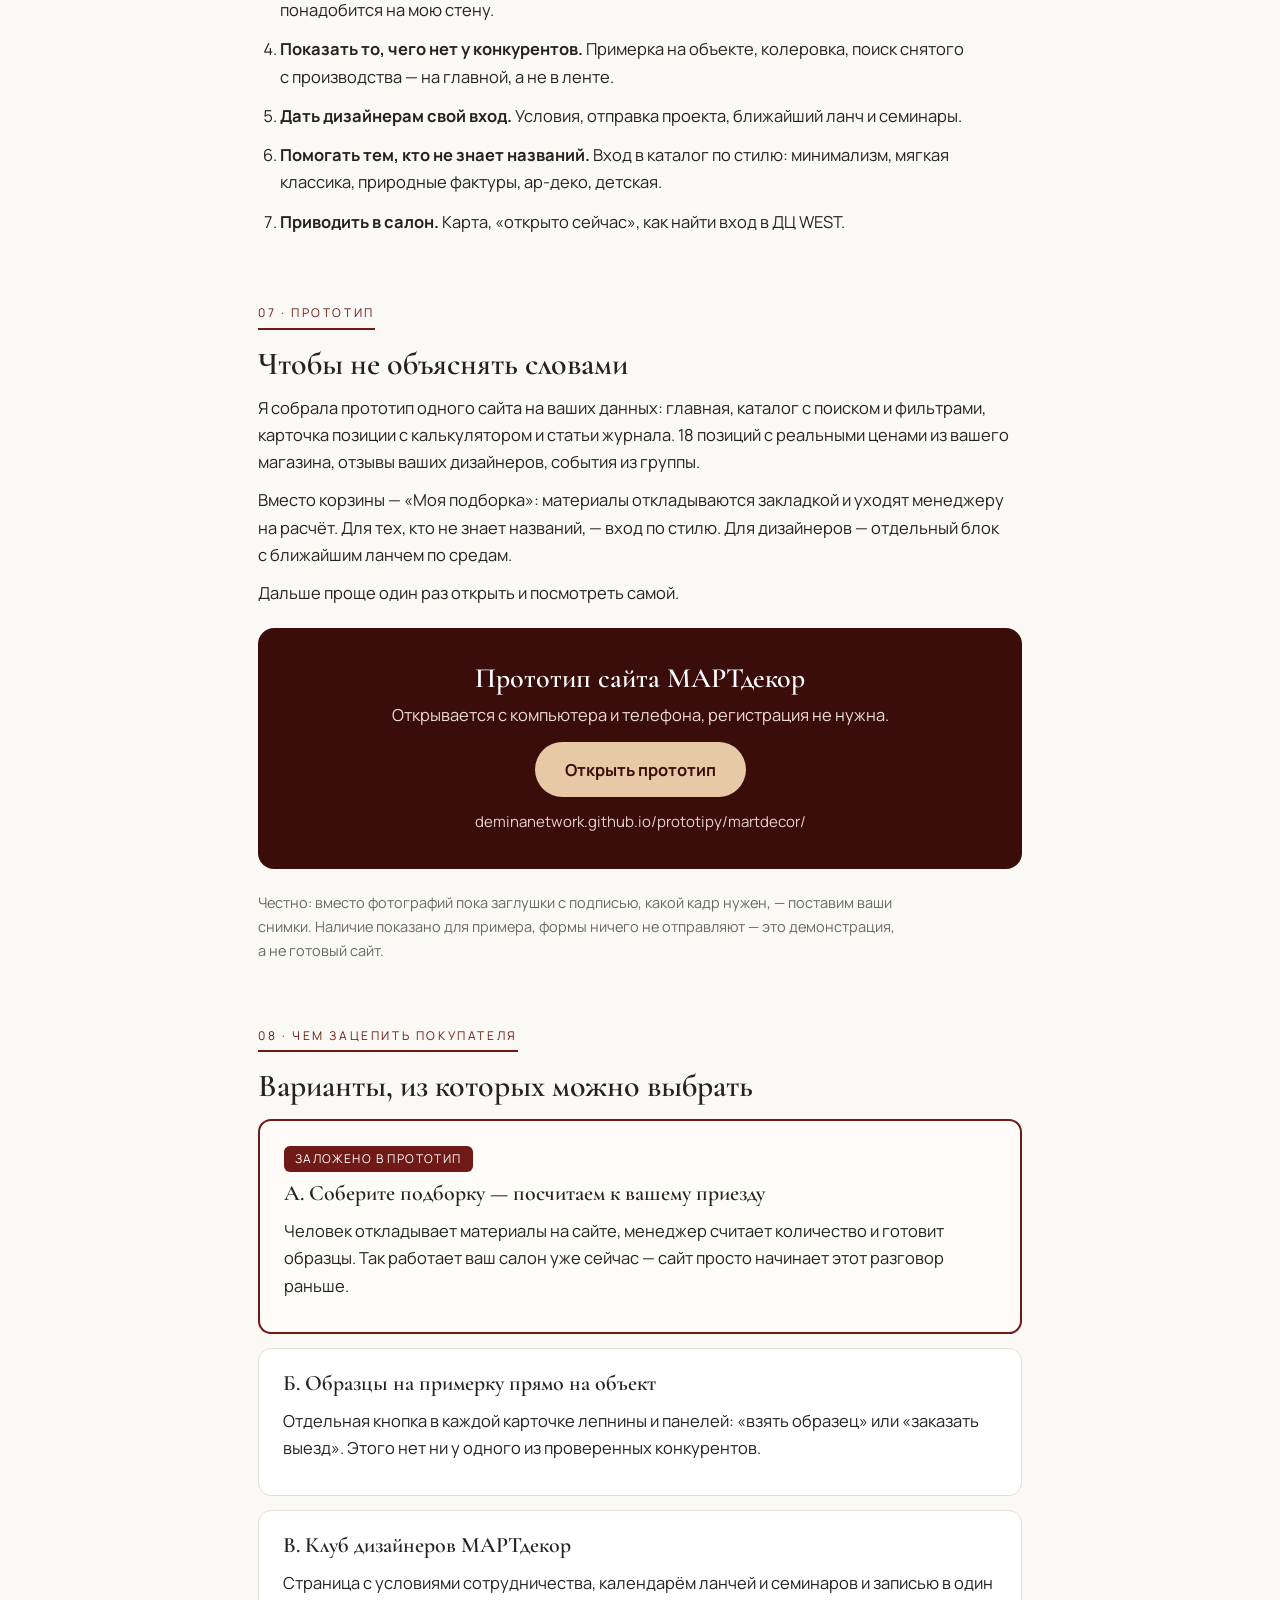
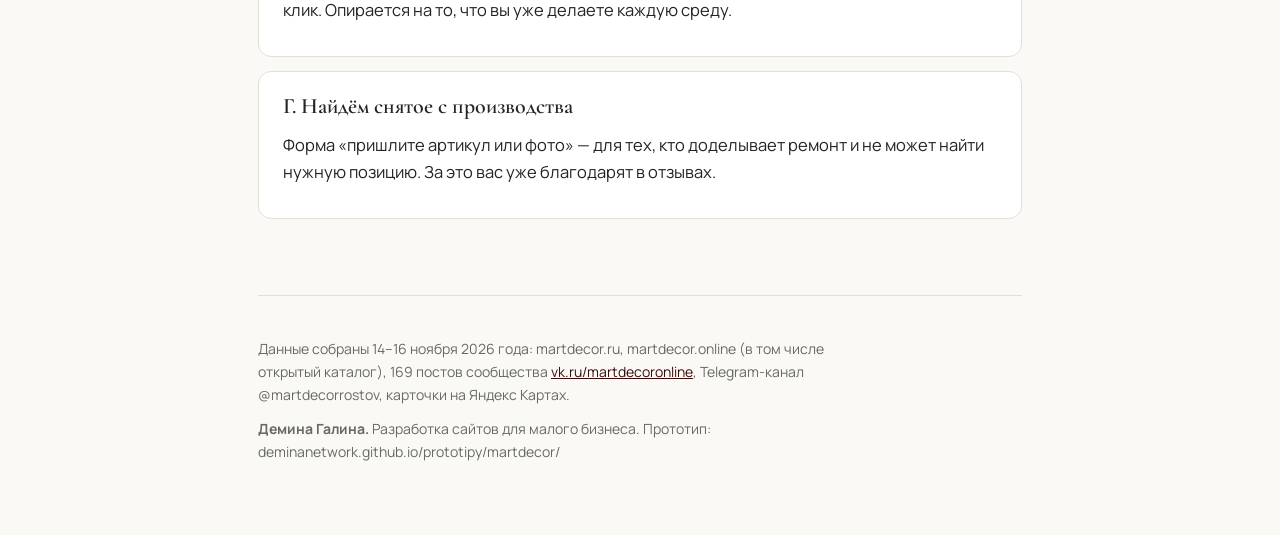
==== commit 190e7de2: "Прототип: martdecor" ====
--- a/martdecor/kp/index.html
+++ b/martdecor/kp/index.html
@@ -245,7 +245,7 @@
     <h3>Прототип сайта МАРТдекор</h3>
     <p>Открывается с&nbsp;компьютера и&nbsp;телефона, регистрация не&nbsp;нужна.</p>
     <a class="btn" href="../index.html">Открыть прототип</a>
-    <span class="url">../index.html</span>
+    <span class="url">deminanetwork.github.io/prototipy/martdecor/</span>
   </div>
   <p class="sub">Честно: вместо фотографий пока заглушки с&nbsp;подписью, какой кадр нужен,&nbsp;— поставим ваши снимки. Наличие показано для&nbsp;примера, формы ничего не&nbsp;отправляют&nbsp;— это&nbsp;демонстрация, а&nbsp;не&nbsp;готовый сайт.</p>
 </section>
@@ -275,7 +275,7 @@
 <footer>
   <div class="wrap" style="padding:0">
     <p>Данные собраны 14–16 ноября 2026 года: martdecor.ru, martdecor.online (в&nbsp;том числе открытый каталог), 169 постов сообщества <a href="https://vk.ru/martdecoronline">vk.ru/martdecoronline</a>, Telegram-канал @martdecorrostov, карточки на&nbsp;Яндекс Картах.</p>
-    <p><b>Демина Галина.</b> Разработка сайтов для&nbsp;малого бизнеса. Прототип: ../index.html</p>
+    <p><b>Демина Галина.</b> Разработка сайтов для&nbsp;малого бизнеса. Прототип: deminanetwork.github.io/prototipy/martdecor/</p>
   </div>
 </footer>
 
